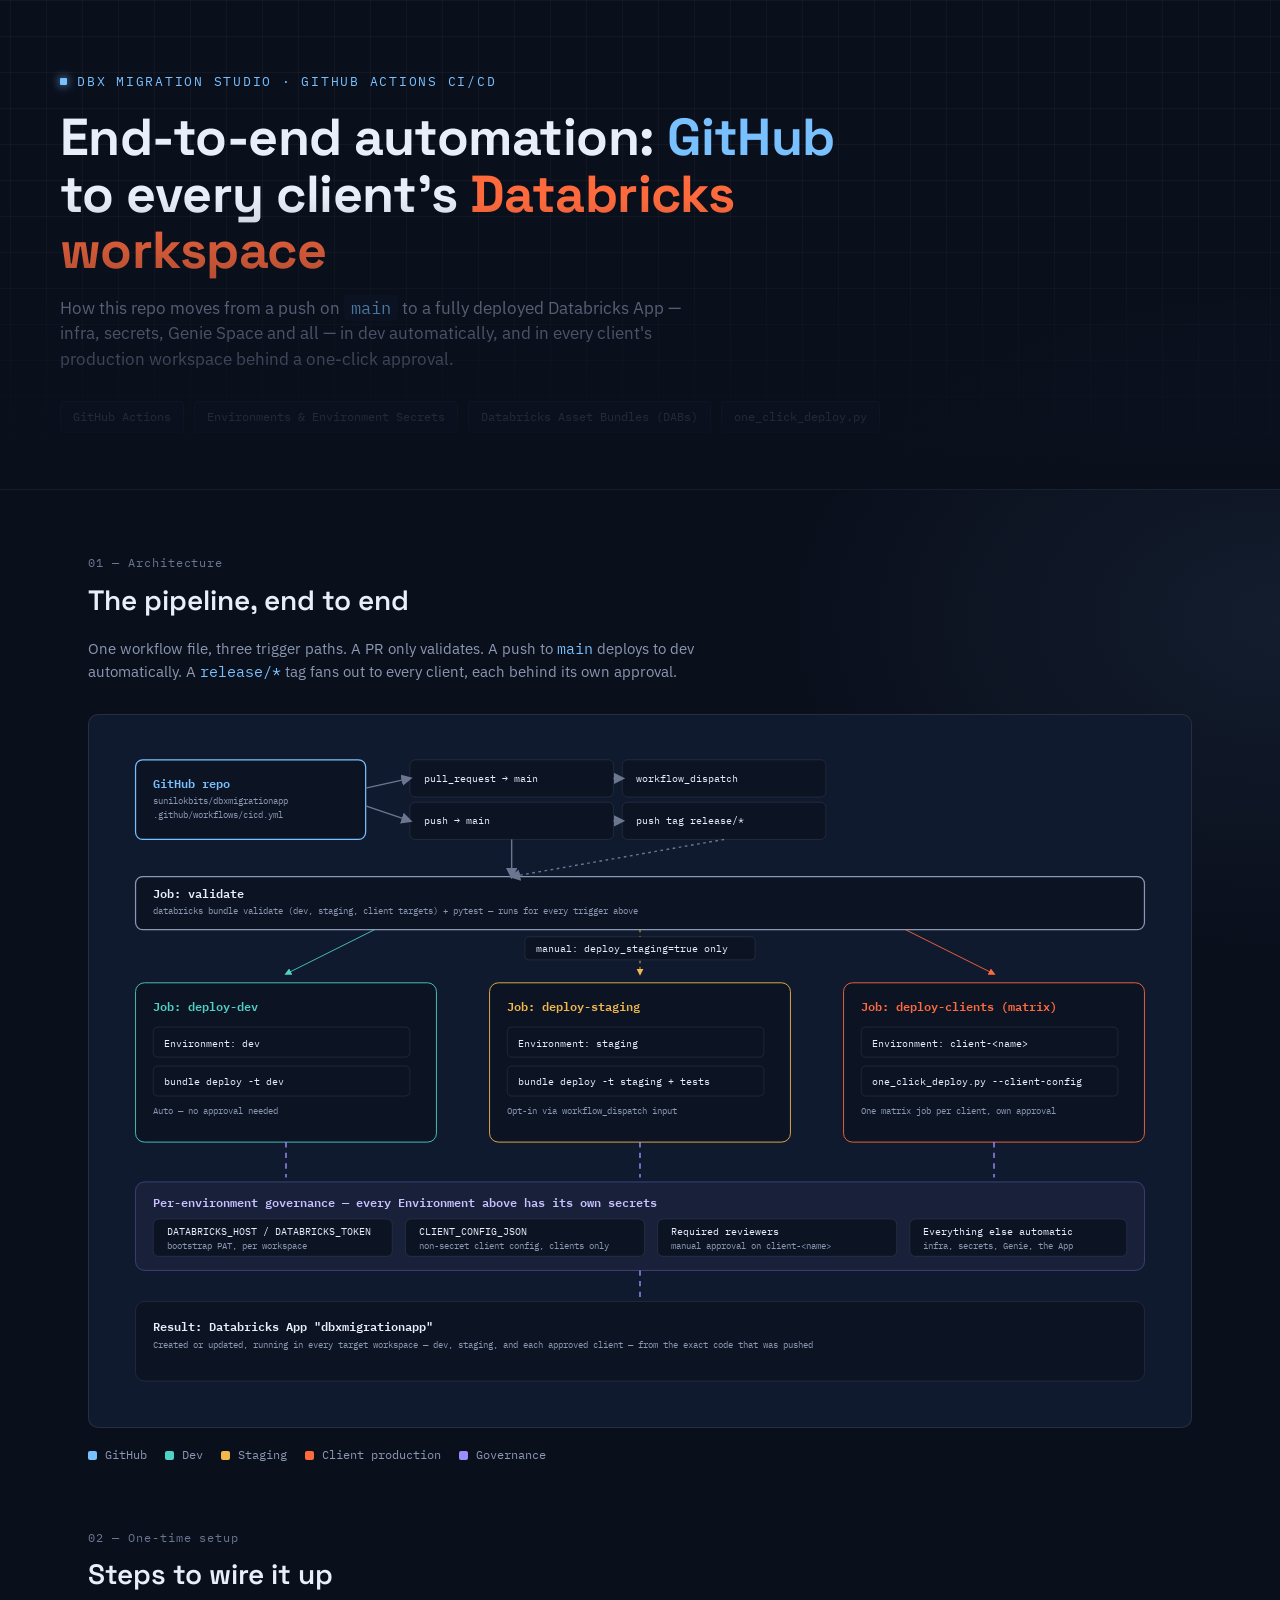
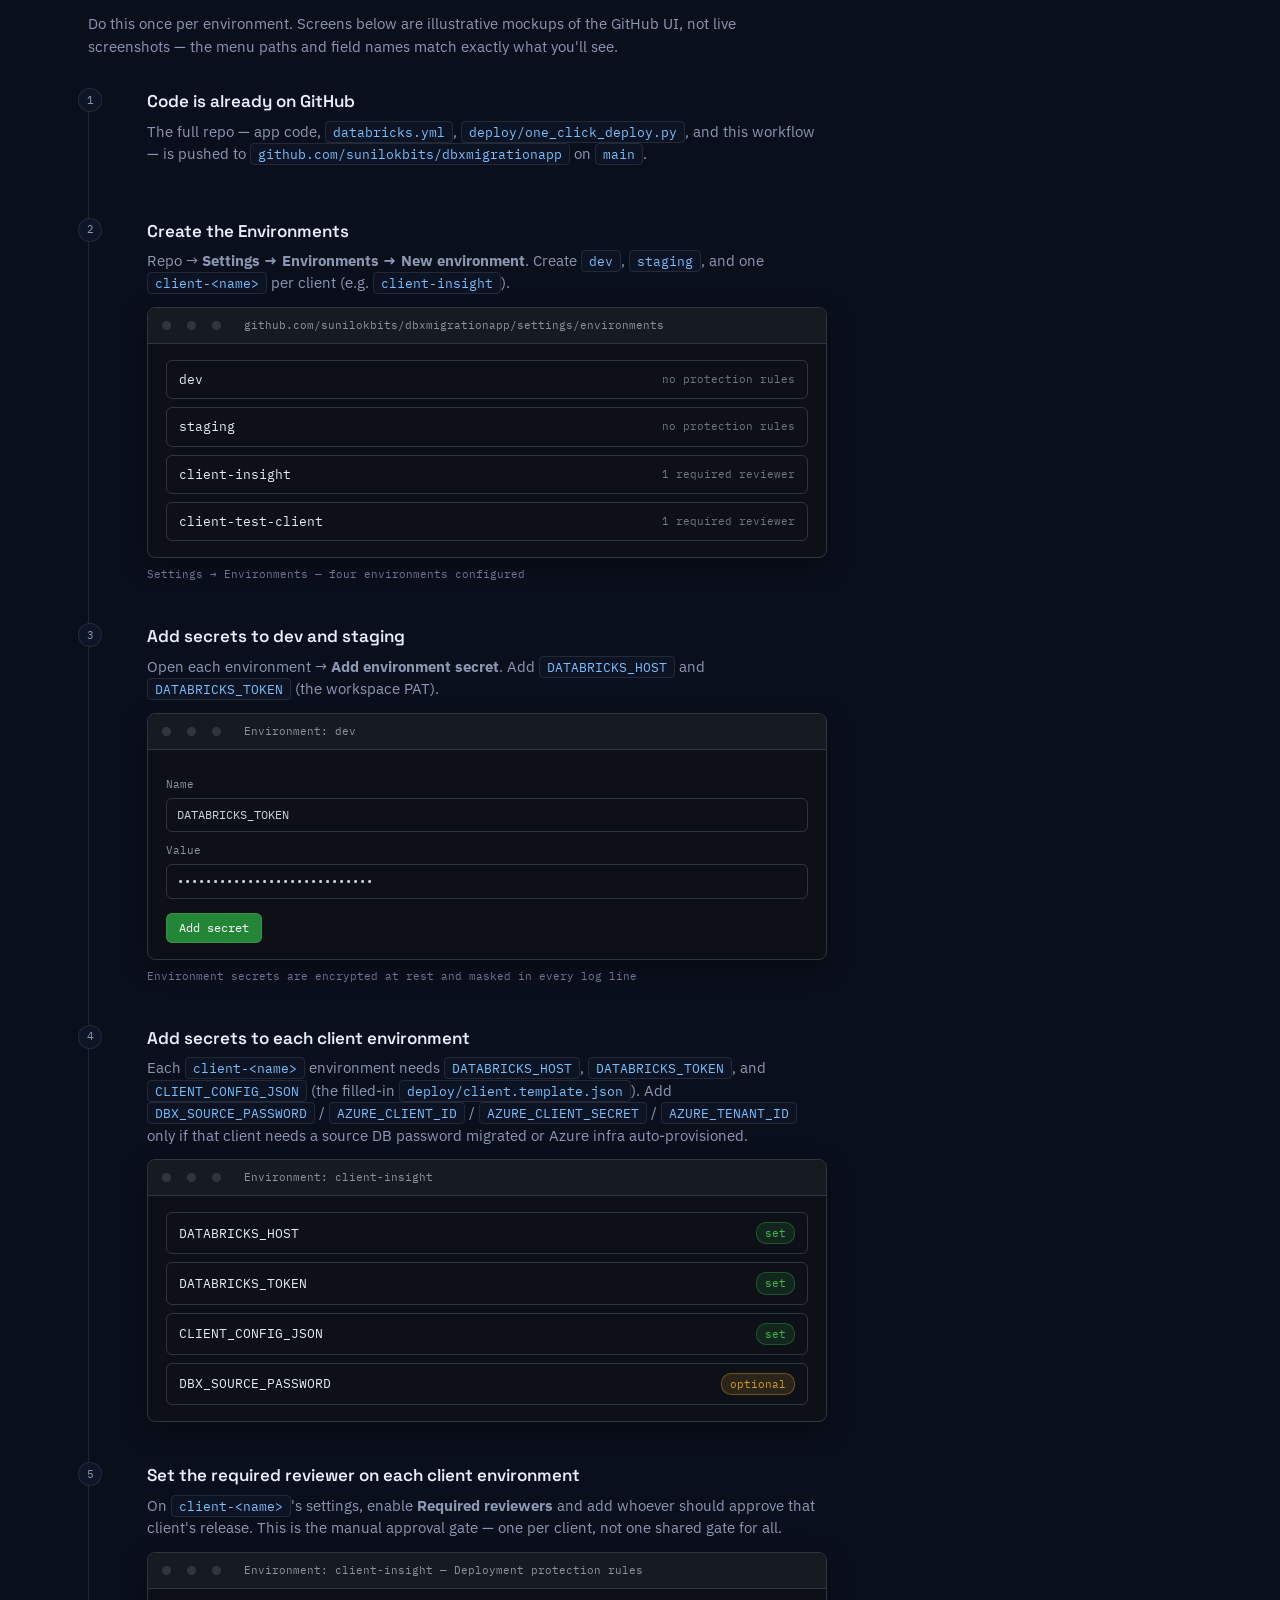
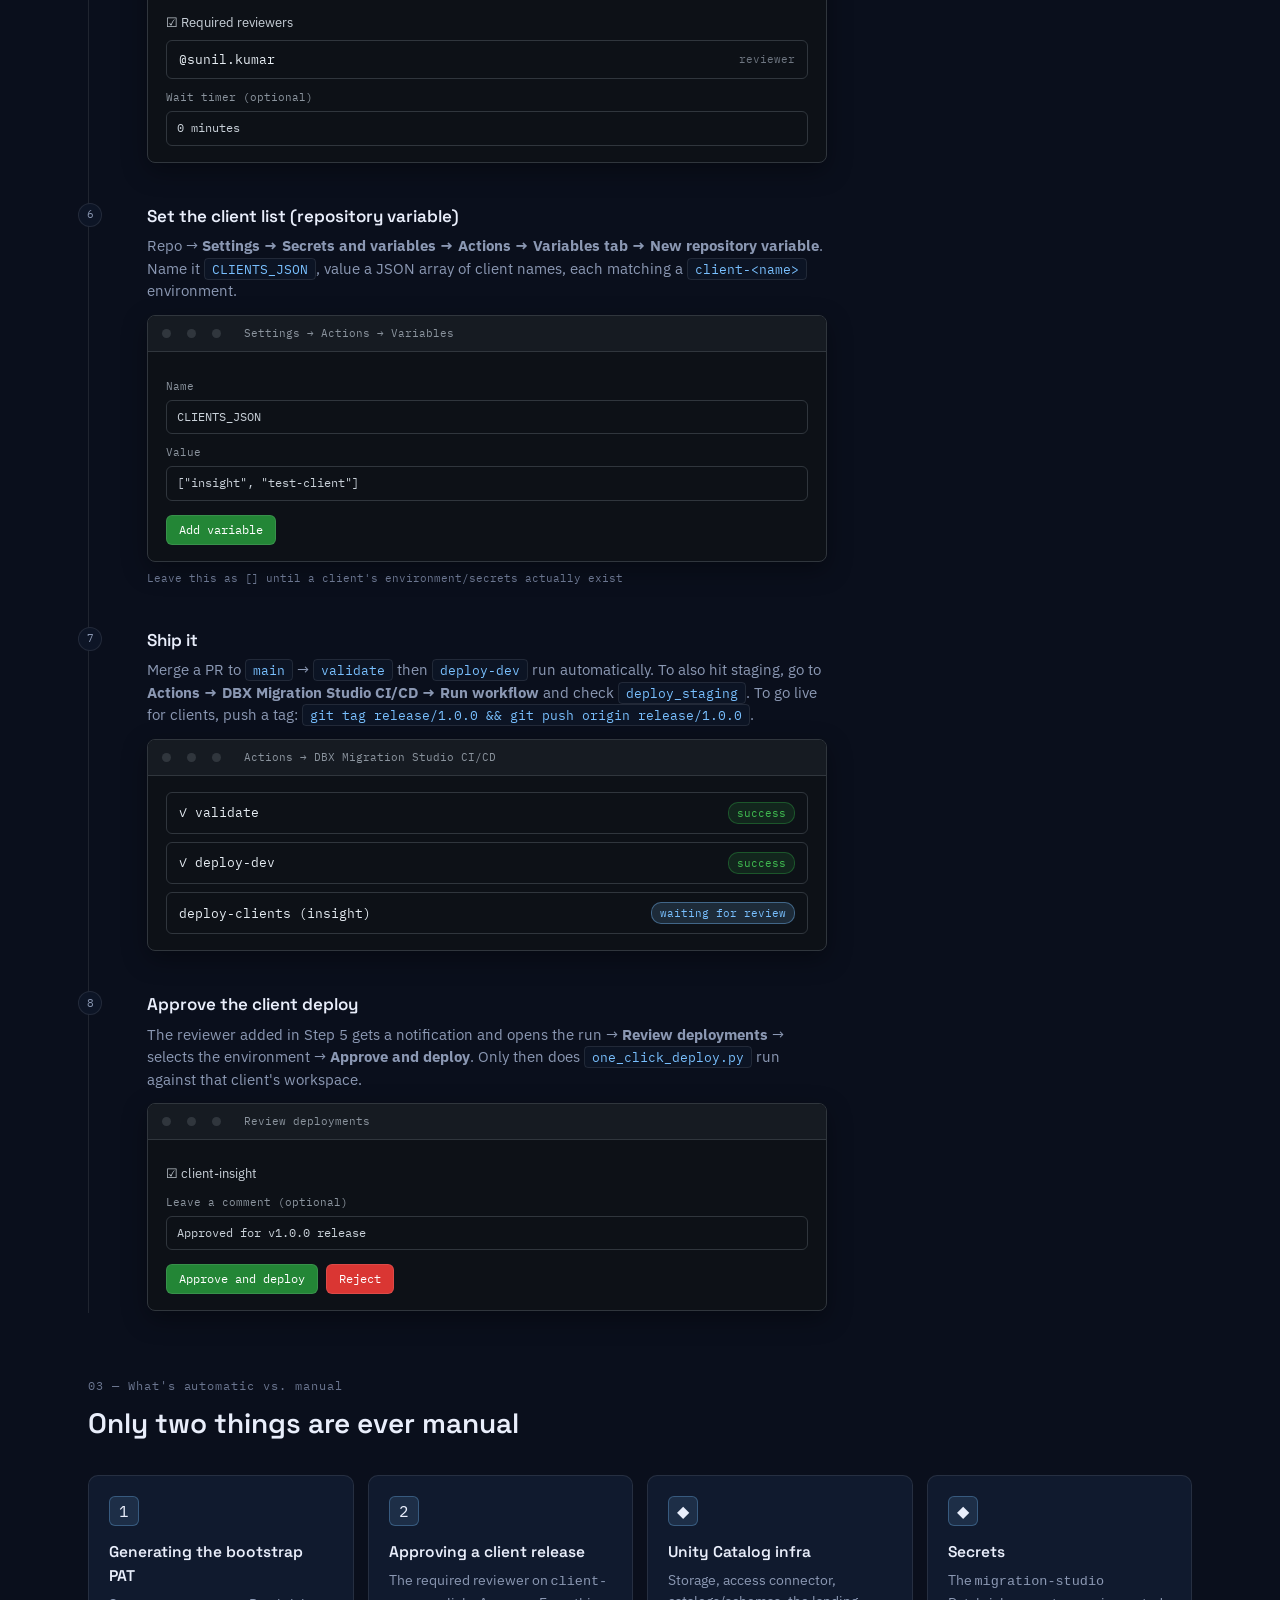
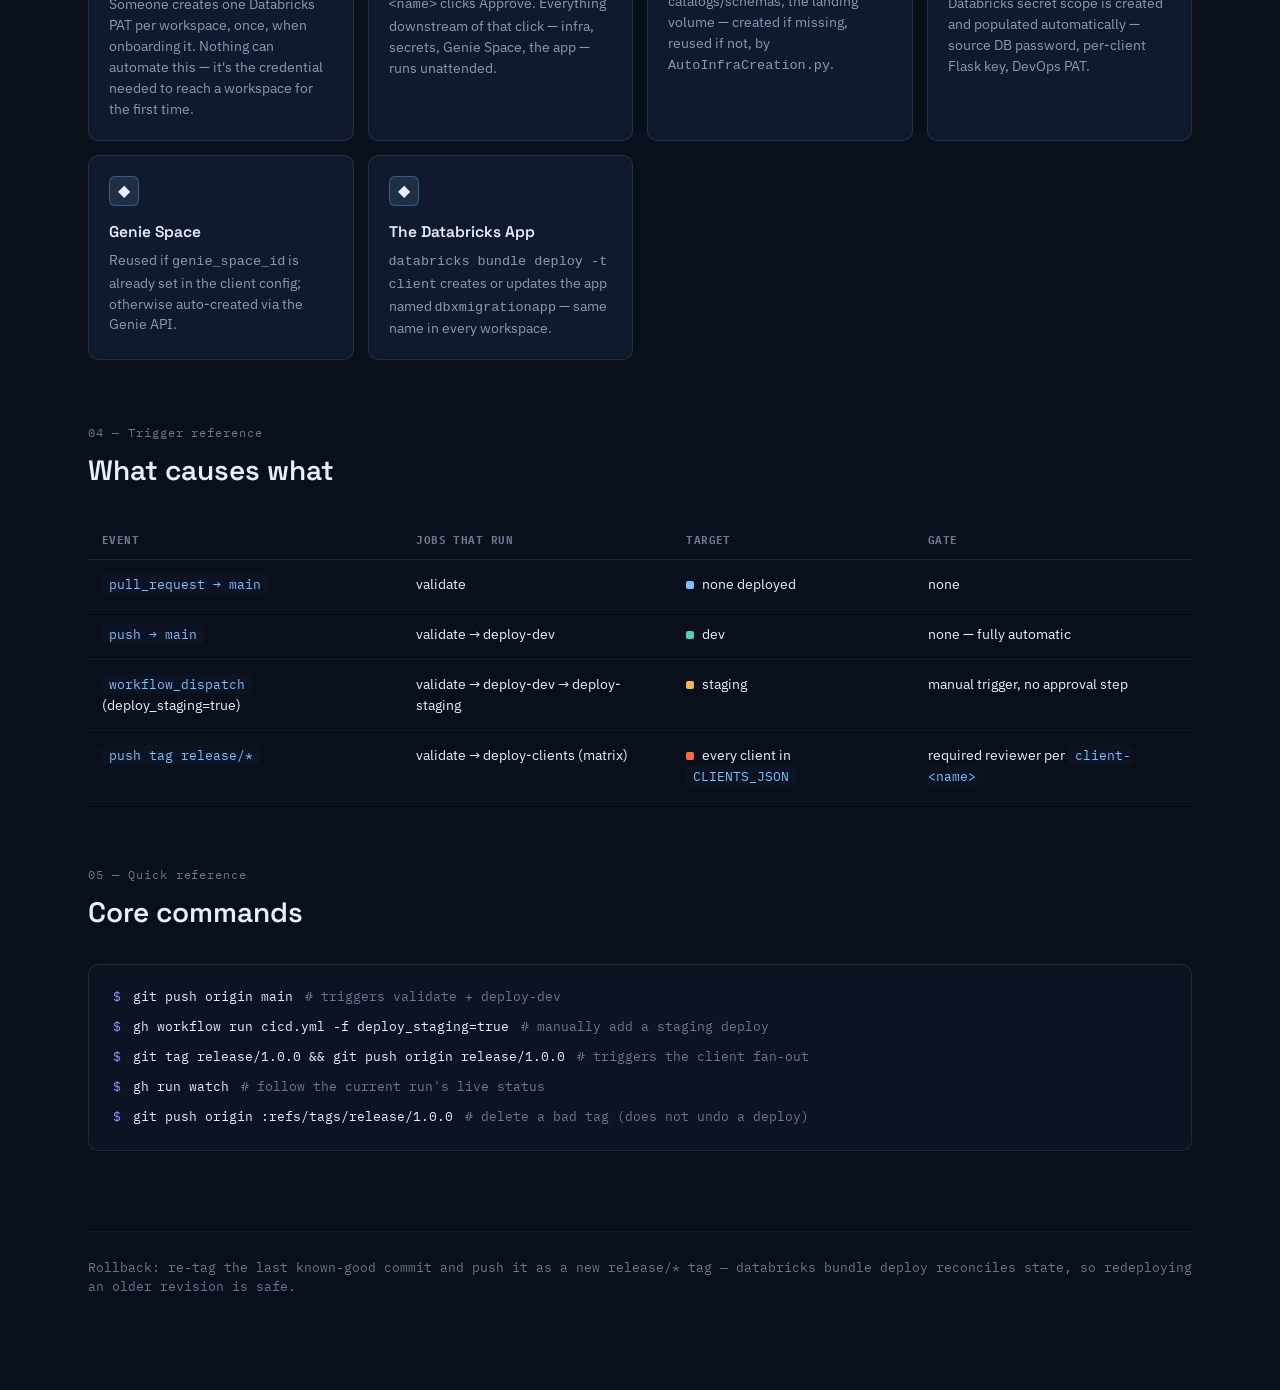
==== githubdoc.html @ 7347e843 "Add GitHub Actions CI/CD alongside Azure DevOps; fix release-tag skip bug Adds .github/workflows/cic" ====
<!DOCTYPE html>
<html lang="en">
<head>
<meta charset="UTF-8">
<meta name="viewport" content="width=device-width, initial-scale=1.0">
<title>DBX Migration Studio — GitHub Actions CI/CD Guide</title>
<link rel="preconnect" href="https://fonts.googleapis.com">
<link href="https://fonts.googleapis.com/css2?family=Space+Grotesk:wght@400;500;600;700&family=IBM+Plex+Sans:wght@400;500;600&family=IBM+Plex+Mono:wght@400;500;600&display=swap" rel="stylesheet">
<style>
  :root{
    --bg:#0a0f1c;
    --bg-2:#0d1526;
    --panel:#101a2e;
    --panel-2:#0c1424;
    --border:rgba(255,255,255,0.09);
    --border-soft:rgba(255,255,255,0.05);
    --ink:#e9eefb;
    --muted:#8b98b3;
    --muted-2:#6b7690;
    --dev:#4fd1c5;
    --staging:#f2b84b;
    --client:#ff6a3d;
    --gov:#9d8cff;
    --gh:#79c0ff;
    --font-display:'Space Grotesk', sans-serif;
    --font-body:'IBM Plex Sans', sans-serif;
    --font-mono:'IBM Plex Mono', monospace;
  }

  *{box-sizing:border-box;}
  html,body{margin:0;padding:0;}
  body{
    background:
      radial-gradient(ellipse 900px 500px at 15% -10%, rgba(255,106,61,0.08), transparent 60%),
      radial-gradient(ellipse 900px 600px at 100% 10%, rgba(121,192,255,0.08), transparent 55%),
      var(--bg);
    color:var(--ink);
    font-family:var(--font-body);
    line-height:1.55;
    -webkit-font-smoothing:antialiased;
  }

  .wrap{max-width:1160px;margin:0 auto;padding:0 28px 100px;}

  /* ---------- HERO ---------- */
  .hero{
    position:relative;
    padding:72px 28px 56px;
    background-image:
      linear-gradient(rgba(255,255,255,0.035) 1px, transparent 1px),
      linear-gradient(90deg, rgba(255,255,255,0.035) 1px, transparent 1px);
    background-size:36px 36px;
    background-position:center top;
    border-bottom:1px solid var(--border-soft);
    overflow:hidden;
  }
  .hero::after{
    content:"";
    position:absolute; inset:0;
    background:linear-gradient(180deg, transparent 40%, var(--bg) 96%);
    pointer-events:none;
  }
  .hero-inner{max-width:1160px;margin:0 auto;position:relative;}
  .eyebrow{
    font-family:var(--font-mono);
    font-size:12.5px;
    letter-spacing:0.14em;
    text-transform:uppercase;
    color:var(--gh);
    display:flex;
    align-items:center;
    gap:10px;
    margin-bottom:18px;
  }
  .eyebrow::before{
    content:"";
    width:7px;height:7px;border-radius:1px;
    background:var(--gh);
    box-shadow:0 0 10px var(--gh);
  }
  h1{
    font-family:var(--font-display);
    font-weight:700;
    font-size:clamp(32px, 4.4vw, 52px);
    line-height:1.08;
    margin:0 0 18px;
    letter-spacing:-0.01em;
    max-width:820px;
  }
  h1 span{color:var(--client);}
  .hero p.sub{
    max-width:660px;
    color:var(--muted);
    font-size:16.5px;
    margin:0;
  }
  .hero-tags{
    display:flex;flex-wrap:wrap;gap:10px;
    margin-top:28px;
  }
  .tag{
    font-family:var(--font-mono);
    font-size:12px;
    color:var(--muted);
    border:1px solid var(--border);
    background:var(--panel-2);
    padding:6px 12px;
    border-radius:5px;
  }

  /* ---------- SECTION SHELL ---------- */
  section{padding:64px 0 0;}
  .section-head{margin-bottom:30px;}
  .section-num{
    font-family:var(--font-mono);
    font-size:12px;
    color:var(--muted-2);
    letter-spacing:0.08em;
  }
  h2{
    font-family:var(--font-display);
    font-size:28px;
    font-weight:600;
    margin:6px 0 10px;
  }
  .section-desc{color:var(--muted);max-width:680px;font-size:15px;}

  /* ---------- DIAGRAM ---------- */
  .diagram-card{
    background:var(--panel);
    border:1px solid var(--border);
    border-radius:10px;
    padding:20px;
    overflow-x:auto;
  }
  .diagram-card svg{display:block;min-width:900px;width:100%;height:auto;}
  .diagram text{font-family:var(--font-mono);fill:var(--ink);}
  .diagram .label-title{font-size:13.5px;font-weight:600;}
  .diagram .label-sub{font-size:10.5px;fill:var(--muted);}
  .diagram .box{fill:var(--panel-2);stroke:var(--border);stroke-width:1;}
  .diagram .box-strong{fill:var(--panel-2);stroke-width:1.4;}
  .diagram .band{fill:rgba(157,140,255,0.06);stroke:rgba(157,140,255,0.35);stroke-width:1;}
  .diagram .chip{fill:#0c1424;stroke:var(--border);stroke-width:1;}
  .diagram .chip-text{font-size:11px;fill:var(--ink);}
  .diagram .flow{
    fill:none;stroke:var(--muted-2);stroke-width:1.6;
    marker-end:url(#arrow);
  }
  .diagram .flow-dev{stroke:var(--dev);marker-end:url(#arrow-dev);}
  .diagram .flow-staging{stroke:var(--staging);marker-end:url(#arrow-staging);}
  .diagram .flow-client{stroke:var(--client);marker-end:url(#arrow-client);}
  .diagram .spine{
    fill:none;stroke:var(--gov);stroke-width:1.6;stroke-dasharray:6 6;
    animation:flow 1.6s linear infinite;
  }
  @keyframes flow{ to{ stroke-dashoffset:-24; } }
  @media (prefers-reduced-motion: reduce){
    .diagram .spine{animation:none;}
  }

  .legend{
    display:flex;flex-wrap:wrap;gap:18px;
    margin-top:18px;
    font-family:var(--font-mono);
    font-size:12px;
    color:var(--muted);
  }
  .legend span{display:inline-flex;align-items:center;gap:8px;}
  .legend i{width:9px;height:9px;border-radius:2px;display:inline-block;}

  /* ---------- STEPS ---------- */
  .steps{
    position:relative;
    margin-top:8px;
    padding-left:38px;
    border-left:1px solid var(--border);
  }
  .step{
    position:relative;
    padding:0 0 40px 20px;
  }
  .step:last-child{padding-bottom:2px;}
  .step::before{
    content:attr(data-n);
    position:absolute;
    left:-49px;
    top:0;
    width:22px;height:22px;
    border-radius:50%;
    background:var(--bg-2);
    border:1px solid var(--border);
    color:var(--muted);
    font-family:var(--font-mono);
    font-size:11px;
    display:flex;align-items:center;justify-content:center;
  }
  .step h3{
    font-family:var(--font-display);
    font-size:17px;
    font-weight:600;
    margin:0 0 6px;
  }
  .step p{margin:0 0 12px;color:var(--muted);font-size:14.5px;max-width:680px;}
  .step code.inline{
    font-family:var(--font-mono);
    font-size:12.5px;
    background:var(--panel-2);
    border:1px solid var(--border);
    padding:2px 7px;
    border-radius:4px;
    color:var(--gh);
  }

  /* ---------- MOCKUP (illustrative "screenshot") ---------- */
  .mockup{
    background:#0d1117;
    border:1px solid #30363d;
    border-radius:8px;
    overflow:hidden;
    max-width:680px;
    font-family:var(--font-body);
    box-shadow:0 8px 24px rgba(0,0,0,0.35);
  }
  .mockup-bar{
    background:#161b22;
    border-bottom:1px solid #30363d;
    padding:9px 14px;
    display:flex;
    align-items:center;
    gap:8px;
    font-family:var(--font-mono);
    font-size:11px;
    color:#8b949e;
  }
  .mockup-bar .dot{width:9px;height:9px;border-radius:50%;background:#30363d;}
  .mockup-body{padding:16px 18px;font-size:13px;color:#c9d1d9;}
  .mockup-row{
    display:flex;justify-content:space-between;align-items:center;
    padding:9px 12px;border:1px solid #30363d;border-radius:6px;margin-bottom:8px;
    background:#0d1117;
  }
  .mockup-row:last-child{margin-bottom:0;}
  .mockup-row .name{font-family:var(--font-mono);font-size:12.5px;color:#e6edf3;}
  .mockup-row .meta{font-family:var(--font-mono);font-size:11px;color:#6e7681;}
  .mockup-btn{
    display:inline-block;font-family:var(--font-mono);font-size:11.5px;
    background:#238636;color:#fff;padding:5px 12px;border-radius:6px;border:1px solid rgba(240,246,252,0.1);
  }
  .mockup-btn.secondary{background:#21262d;color:#c9d1d9;}
  .mockup-btn.danger{background:#da3633;color:#fff;}
  .mockup-input{
    font-family:var(--font-mono);font-size:12px;color:#c9d1d9;
    background:#0d1117;border:1px solid #30363d;border-radius:6px;
    padding:7px 10px;width:100%;margin-top:5px;
  }
  .mockup-label{font-family:var(--font-mono);font-size:11px;color:#8b949e;margin-top:10px;display:block;}
  .mockup-check{display:flex;align-items:center;gap:8px;font-size:12.5px;color:#c9d1d9;margin-top:8px;}
  .mockup-badge{
    font-family:var(--font-mono);font-size:10.5px;padding:2px 8px;border-radius:10px;
  }
  .mockup-badge.success{background:rgba(46,160,67,0.15);color:#3fb950;border:1px solid rgba(46,160,67,0.4);}
  .mockup-badge.pending{background:rgba(210,153,34,0.15);color:#d29922;border:1px solid rgba(210,153,34,0.4);}
  .mockup-badge.wait{background:rgba(121,192,255,0.15);color:#79c0ff;border:1px solid rgba(121,192,255,0.4);}
  .step-caption{
    font-family:var(--font-mono);font-size:11px;color:var(--muted-2);
    margin-top:8px;
  }

  /* ---------- GOVERNANCE GRID ---------- */
  .grid{
    display:grid;
    grid-template-columns:repeat(auto-fit, minmax(250px, 1fr));
    gap:14px;
  }
  .gcard{
    background:var(--panel);
    border:1px solid var(--border);
    border-radius:10px;
    padding:20px;
  }
  .gcard .gi{
    width:30px;height:30px;
    border-radius:6px;
    background:rgba(121,192,255,0.12);
    border:1px solid rgba(121,192,255,0.3);
    display:flex;align-items:center;justify-content:center;
    margin-bottom:14px;
  }
  .gcard h4{
    font-family:var(--font-display);
    font-size:15.5px;
    margin:0 0 6px;
    font-weight:600;
  }
  .gcard p{margin:0;color:var(--muted);font-size:13.5px;}

  /* ---------- TABLE ---------- */
  .ref-table{
    width:100%;
    border-collapse:collapse;
    font-size:13.5px;
    margin-top:6px;
  }
  .ref-table th{
    text-align:left;
    font-family:var(--font-mono);
    font-size:11px;
    letter-spacing:0.04em;
    text-transform:uppercase;
    color:var(--muted-2);
    padding:10px 14px;
    border-bottom:1px solid var(--border);
  }
  .ref-table td{
    padding:14px;
    border-bottom:1px solid var(--border-soft);
    color:var(--ink);
    vertical-align:top;
  }
  .ref-table code{
    font-family:var(--font-mono);
    font-size:12.5px;
    color:var(--gh);
    background:var(--panel-2);
    padding:2px 7px;
    border-radius:4px;
  }
  .dot{display:inline-block;width:8px;height:8px;border-radius:2px;margin-right:8px;}

  /* ---------- COMMAND REFERENCE ---------- */
  .cmd-card{
    background:var(--panel-2);
    border:1px solid var(--border);
    border-radius:10px;
    padding:22px 24px;
    font-family:var(--font-mono);
    font-size:13px;
    color:var(--muted);
  }
  .cmd-card .line{margin-bottom:10px;display:flex;gap:12px;}
  .cmd-card .line:last-child{margin-bottom:0;}
  .cmd-card .prompt{color:var(--gov);}
  .cmd-card .cmd{color:var(--ink);}
  .cmd-card .comment{color:var(--muted-2);}

  footer{
    margin-top:80px;
    padding-top:26px;
    border-top:1px solid var(--border-soft);
    color:var(--muted-2);
    font-size:12.5px;
    font-family:var(--font-mono);
  }
</style>
</head>
<body>

  <div class="hero">
    <div class="hero-inner">
      <div class="eyebrow">DBX Migration Studio · GitHub Actions CI/CD</div>
      <h1>End-to-end automation: <span style="color:var(--gh)">GitHub</span> to every client's <span>Databricks workspace</span></h1>
      <p class="sub">How this repo moves from a push on <code style="font-family:var(--font-mono);color:var(--gh);background:var(--panel-2);padding:2px 7px;border-radius:4px;">main</code> to a fully deployed Databricks App — infra, secrets, Genie Space and all — in dev automatically, and in every client's production workspace behind a one-click approval.</p>
      <div class="hero-tags">
        <span class="tag">GitHub Actions</span>
        <span class="tag">Environments &amp; Environment Secrets</span>
        <span class="tag">Databricks Asset Bundles (DABs)</span>
        <span class="tag">one_click_deploy.py</span>
      </div>
    </div>
  </div>

  <div class="wrap">

    <!-- ============ DIAGRAM ============ -->
    <section>
      <div class="section-head">
        <div class="section-num">01 — Architecture</div>
        <h2>The pipeline, end to end</h2>
        <p class="section-desc">One workflow file, three trigger paths. A PR only validates. A push to <code style="font-family:var(--font-mono);color:var(--gh);">main</code> deploys to dev automatically. A <code style="font-family:var(--font-mono);color:var(--gh);">release/*</code> tag fans out to every client, each behind its own approval.</p>
      </div>

      <div class="diagram-card">
        <svg class="diagram" viewBox="0 0 1200 760" xmlns="http://www.w3.org/2000/svg">
          <defs>
            <marker id="arrow" markerWidth="8" markerHeight="8" refX="6" refY="4" orient="auto">
              <path d="M0,0 L8,4 L0,8 Z" fill="#6b7690"/>
            </marker>
            <marker id="arrow-dev" markerWidth="8" markerHeight="8" refX="6" refY="4" orient="auto">
              <path d="M0,0 L8,4 L0,8 Z" fill="#4fd1c5"/>
            </marker>
            <marker id="arrow-staging" markerWidth="8" markerHeight="8" refX="6" refY="4" orient="auto">
              <path d="M0,0 L8,4 L0,8 Z" fill="#f2b84b"/>
            </marker>
            <marker id="arrow-client" markerWidth="8" markerHeight="8" refX="6" refY="4" orient="auto">
              <path d="M0,0 L8,4 L0,8 Z" fill="#ff6a3d"/>
            </marker>
          </defs>

          <!-- Row 1: repo + triggers -->
          <rect class="box box-strong" x="30" y="28" width="260" height="90" rx="8" style="stroke:#79c0ff"/>
          <text class="label-title" x="50" y="60" style="fill:#79c0ff">GitHub repo</text>
          <text class="label-sub" x="50" y="78">sunilokbits/dbxmigrationapp</text>
          <text class="label-sub" x="50" y="94">.github/workflows/cicd.yml</text>

          <rect class="box" x="340" y="28" width="230" height="42" rx="6"/>
          <text class="chip-text" x="356" y="53">pull_request → main</text>
          <rect class="box" x="340" y="76" width="230" height="42" rx="6"/>
          <text class="chip-text" x="356" y="101">push → main</text>
          <rect class="box" x="580" y="28" width="230" height="42" rx="6"/>
          <text class="chip-text" x="596" y="53">workflow_dispatch</text>
          <rect class="box" x="580" y="76" width="230" height="42" rx="6"/>
          <text class="chip-text" x="596" y="101">push tag release/*</text>

          <path class="flow" d="M290,60 L340,49"/>
          <path class="flow" d="M290,80 L340,97"/>
          <path class="flow" d="M570,49 L580,49"/>
          <path class="flow" d="M570,97 L580,97"/>

          <!-- Row 2: validate -->
          <rect class="box box-strong" x="30" y="160" width="1140" height="60" rx="8" style="stroke:#8b98b3"/>
          <text class="label-title" x="50" y="184">Job: validate</text>
          <text class="label-sub" x="50" y="202">databricks bundle validate (dev, staging, client targets) + pytest — runs for every trigger above</text>

          <path class="flow" d="M455,118 L455,160"/>
          <path class="flow" d="M695,118 L455,160" style="stroke-dasharray:3 4"/>

          <!-- Row 3: fan out -->
          <path class="flow-dev" d="M300,220 L200,270"/>
          <path class="flow-staging" d="M600,220 L600,270" style="stroke-dasharray:3 4"/>
          <path class="flow-client" d="M900,220 L1000,270"/>

          <rect class="chip" x="470" y="228" width="260" height="26" rx="4"/>
          <text class="chip-text" x="482" y="245">manual: deploy_staging=true only</text>

          <!-- Row 4: jobs -->
          <rect class="box" x="30" y="280" width="340" height="180" rx="10" style="stroke:#4fd1c5"/>
          <text class="label-title" x="50" y="312" style="fill:#4fd1c5">Job: deploy-dev</text>
          <rect class="chip" x="50" y="330" width="290" height="34" rx="5"/>
          <text class="chip-text" x="62" y="352">Environment: dev</text>
          <rect class="chip" x="50" y="374" width="290" height="34" rx="5"/>
          <text class="chip-text" x="62" y="396">bundle deploy -t dev</text>
          <text class="label-sub" x="50" y="428">Auto — no approval needed</text>

          <rect class="box" x="430" y="280" width="340" height="180" rx="10" style="stroke:#f2b84b"/>
          <text class="label-title" x="450" y="312" style="fill:#f2b84b">Job: deploy-staging</text>
          <rect class="chip" x="450" y="330" width="290" height="34" rx="5"/>
          <text class="chip-text" x="462" y="352">Environment: staging</text>
          <rect class="chip" x="450" y="374" width="290" height="34" rx="5"/>
          <text class="chip-text" x="462" y="396">bundle deploy -t staging + tests</text>
          <text class="label-sub" x="450" y="428">Opt-in via workflow_dispatch input</text>

          <rect class="box" x="830" y="280" width="340" height="180" rx="10" style="stroke:#ff6a3d"/>
          <text class="label-title" x="850" y="312" style="fill:#ff6a3d">Job: deploy-clients (matrix)</text>
          <rect class="chip" x="850" y="330" width="290" height="34" rx="5"/>
          <text class="chip-text" x="862" y="352">Environment: client-&lt;name&gt;</text>
          <rect class="chip" x="850" y="374" width="290" height="34" rx="5"/>
          <text class="chip-text" x="862" y="396">one_click_deploy.py --client-config</text>
          <text class="label-sub" x="850" y="428">One matrix job per client, own approval</text>

          <!-- connectors to governance -->
          <path class="spine" d="M200,460 L200,500"/>
          <path class="spine" d="M600,460 L600,500"/>
          <path class="spine" d="M1000,460 L1000,500"/>

          <!-- Row 5: governance -->
          <rect class="band" x="30" y="505" width="1140" height="100" rx="10"/>
          <text class="label-title" x="50" y="533" style="fill:#c9c1ff">Per-environment governance — every Environment above has its own secrets</text>
          <rect class="chip" x="50" y="547" width="270" height="42" rx="6"/>
          <text class="chip-text" x="65" y="565">DATABRICKS_HOST / DATABRICKS_TOKEN</text>
          <text class="label-sub" x="65" y="581">bootstrap PAT, per workspace</text>
          <rect class="chip" x="335" y="547" width="270" height="42" rx="6"/>
          <text class="chip-text" x="350" y="565">CLIENT_CONFIG_JSON</text>
          <text class="label-sub" x="350" y="581">non-secret client config, clients only</text>
          <rect class="chip" x="620" y="547" width="270" height="42" rx="6"/>
          <text class="chip-text" x="635" y="565">Required reviewers</text>
          <text class="label-sub" x="635" y="581">manual approval on client-&lt;name&gt;</text>
          <rect class="chip" x="905" y="547" width="245" height="42" rx="6"/>
          <text class="chip-text" x="920" y="565">Everything else automatic</text>
          <text class="label-sub" x="920" y="581">infra, secrets, Genie, the App</text>

          <path class="spine" d="M600,605 L600,635"/>

          <!-- Row 6: outcome -->
          <rect class="box" x="30" y="640" width="1140" height="90" rx="10"/>
          <text class="label-title" x="50" y="673">Result: Databricks App "dbxmigrationapp"</text>
          <text class="label-sub" x="50" y="693">Created or updated, running in every target workspace — dev, staging, and each approved client — from the exact code that was pushed</text>
        </svg>
      </div>

      <div class="legend">
        <span><i style="background:#79c0ff"></i>GitHub</span>
        <span><i style="background:#4fd1c5"></i>Dev</span>
        <span><i style="background:#f2b84b"></i>Staging</span>
        <span><i style="background:#ff6a3d"></i>Client production</span>
        <span><i style="background:#9d8cff"></i>Governance</span>
      </div>
    </section>

    <!-- ============ SETUP STEPS ============ -->
    <section>
      <div class="section-head">
        <div class="section-num">02 — One-time setup</div>
        <h2>Steps to wire it up</h2>
        <p class="section-desc">Do this once per environment. Screens below are illustrative mockups of the GitHub UI, not live screenshots — the menu paths and field names match exactly what you'll see.</p>
      </div>

      <div class="steps">
        <div class="step" data-n="1">
          <h3>Code is already on GitHub</h3>
          <p>The full repo — app code, <code class="inline">databricks.yml</code>, <code class="inline">deploy/one_click_deploy.py</code>, and this workflow — is pushed to <code class="inline">github.com/sunilokbits/dbxmigrationapp</code> on <code class="inline">main</code>.</p>
        </div>

        <div class="step" data-n="2">
          <h3>Create the Environments</h3>
          <p>Repo → <strong>Settings → Environments → New environment</strong>. Create <code class="inline">dev</code>, <code class="inline">staging</code>, and one <code class="inline">client-&lt;name&gt;</code> per client (e.g. <code class="inline">client-insight</code>).</p>
          <div class="mockup">
            <div class="mockup-bar"><span class="dot"></span><span class="dot"></span><span class="dot"></span>&nbsp;github.com/sunilokbits/dbxmigrationapp/settings/environments</div>
            <div class="mockup-body">
              <div class="mockup-row"><span class="name">dev</span><span class="meta">no protection rules</span></div>
              <div class="mockup-row"><span class="name">staging</span><span class="meta">no protection rules</span></div>
              <div class="mockup-row"><span class="name">client-insight</span><span class="meta">1 required reviewer</span></div>
              <div class="mockup-row"><span class="name">client-test-client</span><span class="meta">1 required reviewer</span></div>
            </div>
          </div>
          <div class="step-caption">Settings → Environments — four environments configured</div>
        </div>

        <div class="step" data-n="3">
          <h3>Add secrets to dev and staging</h3>
          <p>Open each environment → <strong>Add environment secret</strong>. Add <code class="inline">DATABRICKS_HOST</code> and <code class="inline">DATABRICKS_TOKEN</code> (the workspace PAT).</p>
          <div class="mockup">
            <div class="mockup-bar"><span class="dot"></span><span class="dot"></span><span class="dot"></span>&nbsp;Environment: dev</div>
            <div class="mockup-body">
              <span class="mockup-label">Name</span>
              <div class="mockup-input">DATABRICKS_TOKEN</div>
              <span class="mockup-label">Value</span>
              <div class="mockup-input">••••••••••••••••••••••••••••</div>
              <div style="margin-top:14px;"><span class="mockup-btn">Add secret</span></div>
            </div>
          </div>
          <div class="step-caption">Environment secrets are encrypted at rest and masked in every log line</div>
        </div>

        <div class="step" data-n="4">
          <h3>Add secrets to each client environment</h3>
          <p>Each <code class="inline">client-&lt;name&gt;</code> environment needs <code class="inline">DATABRICKS_HOST</code>, <code class="inline">DATABRICKS_TOKEN</code>, and <code class="inline">CLIENT_CONFIG_JSON</code> (the filled-in <code class="inline">deploy/client.template.json</code>). Add <code class="inline">DBX_SOURCE_PASSWORD</code> / <code class="inline">AZURE_CLIENT_ID</code> / <code class="inline">AZURE_CLIENT_SECRET</code> / <code class="inline">AZURE_TENANT_ID</code> only if that client needs a source DB password migrated or Azure infra auto-provisioned.</p>
          <div class="mockup">
            <div class="mockup-bar"><span class="dot"></span><span class="dot"></span><span class="dot"></span>&nbsp;Environment: client-insight</div>
            <div class="mockup-body">
              <div class="mockup-row"><span class="name">DATABRICKS_HOST</span><span class="mockup-badge success">set</span></div>
              <div class="mockup-row"><span class="name">DATABRICKS_TOKEN</span><span class="mockup-badge success">set</span></div>
              <div class="mockup-row"><span class="name">CLIENT_CONFIG_JSON</span><span class="mockup-badge success">set</span></div>
              <div class="mockup-row"><span class="name">DBX_SOURCE_PASSWORD</span><span class="mockup-badge pending">optional</span></div>
            </div>
          </div>
        </div>

        <div class="step" data-n="5">
          <h3>Set the required reviewer on each client environment</h3>
          <p>On <code class="inline">client-&lt;name&gt;</code>'s settings, enable <strong>Required reviewers</strong> and add whoever should approve that client's release. This is the manual approval gate — one per client, not one shared gate for all.</p>
          <div class="mockup">
            <div class="mockup-bar"><span class="dot"></span><span class="dot"></span><span class="dot"></span>&nbsp;Environment: client-insight — Deployment protection rules</div>
            <div class="mockup-body">
              <div class="mockup-check">☑ Required reviewers</div>
              <div class="mockup-row" style="margin-top:8px;"><span class="name">@sunil.kumar</span><span class="meta">reviewer</span></div>
              <span class="mockup-label">Wait timer (optional)</span>
              <div class="mockup-input">0 minutes</div>
            </div>
          </div>
        </div>

        <div class="step" data-n="6">
          <h3>Set the client list (repository variable)</h3>
          <p>Repo → <strong>Settings → Secrets and variables → Actions → Variables tab → New repository variable</strong>. Name it <code class="inline">CLIENTS_JSON</code>, value a JSON array of client names, each matching a <code class="inline">client-&lt;name&gt;</code> environment.</p>
          <div class="mockup">
            <div class="mockup-bar"><span class="dot"></span><span class="dot"></span><span class="dot"></span>&nbsp;Settings → Actions → Variables</div>
            <div class="mockup-body">
              <span class="mockup-label">Name</span>
              <div class="mockup-input">CLIENTS_JSON</div>
              <span class="mockup-label">Value</span>
              <div class="mockup-input">["insight", "test-client"]</div>
              <div style="margin-top:14px;"><span class="mockup-btn">Add variable</span></div>
            </div>
          </div>
          <div class="step-caption">Leave this as [] until a client's environment/secrets actually exist</div>
        </div>

        <div class="step" data-n="7">
          <h3>Ship it</h3>
          <p>Merge a PR to <code class="inline">main</code> → <code class="inline">validate</code> then <code class="inline">deploy-dev</code> run automatically. To also hit staging, go to <strong>Actions → DBX Migration Studio CI/CD → Run workflow</strong> and check <code class="inline">deploy_staging</code>. To go live for clients, push a tag: <code class="inline">git tag release/1.0.0 &amp;&amp; git push origin release/1.0.0</code>.</p>
          <div class="mockup">
            <div class="mockup-bar"><span class="dot"></span><span class="dot"></span><span class="dot"></span>&nbsp;Actions → DBX Migration Studio CI/CD</div>
            <div class="mockup-body">
              <div class="mockup-row"><span class="name">✓ validate</span><span class="mockup-badge success">success</span></div>
              <div class="mockup-row"><span class="name">✓ deploy-dev</span><span class="mockup-badge success">success</span></div>
              <div class="mockup-row"><span class="name">deploy-clients (insight)</span><span class="mockup-badge wait">waiting for review</span></div>
            </div>
          </div>
        </div>

        <div class="step" data-n="8">
          <h3>Approve the client deploy</h3>
          <p>The reviewer added in Step 5 gets a notification and opens the run → <strong>Review deployments</strong> → selects the environment → <strong>Approve and deploy</strong>. Only then does <code class="inline">one_click_deploy.py</code> run against that client's workspace.</p>
          <div class="mockup">
            <div class="mockup-bar"><span class="dot"></span><span class="dot"></span><span class="dot"></span>&nbsp;Review deployments</div>
            <div class="mockup-body">
              <div class="mockup-check">☑ client-insight</div>
              <span class="mockup-label">Leave a comment (optional)</span>
              <div class="mockup-input">Approved for v1.0.0 release</div>
              <div style="margin-top:14px;display:flex;gap:8px;">
                <span class="mockup-btn">Approve and deploy</span>
                <span class="mockup-btn danger">Reject</span>
              </div>
            </div>
          </div>
        </div>
      </div>
    </section>

    <!-- ============ GOVERNANCE ============ -->
    <section>
      <div class="section-head">
        <div class="section-num">03 — What's automatic vs. manual</div>
        <h2>Only two things are ever manual</h2>
      </div>
      <div class="grid">
        <div class="gcard">
          <div class="gi">1</div>
          <h4>Generating the bootstrap PAT</h4>
          <p>Someone creates one Databricks PAT per workspace, once, when onboarding it. Nothing can automate this — it's the credential needed to reach a workspace for the first time.</p>
        </div>
        <div class="gcard">
          <div class="gi">2</div>
          <h4>Approving a client release</h4>
          <p>The required reviewer on <code class="inline" style="color:inherit">client-&lt;name&gt;</code> clicks Approve. Everything downstream of that click — infra, secrets, Genie Space, the app — runs unattended.</p>
        </div>
        <div class="gcard">
          <div class="gi">◆</div>
          <h4>Unity Catalog infra</h4>
          <p>Storage, access connector, catalogs/schemas, the landing volume — created if missing, reused if not, by <code class="inline" style="color:inherit">AutoInfraCreation.py</code>.</p>
        </div>
        <div class="gcard">
          <div class="gi">◆</div>
          <h4>Secrets</h4>
          <p>The <code class="inline" style="color:inherit">migration-studio</code> Databricks secret scope is created and populated automatically — source DB password, per-client Flask key, DevOps PAT.</p>
        </div>
        <div class="gcard">
          <div class="gi">◆</div>
          <h4>Genie Space</h4>
          <p>Reused if <code class="inline" style="color:inherit">genie_space_id</code> is already set in the client config; otherwise auto-created via the Genie API.</p>
        </div>
        <div class="gcard">
          <div class="gi">◆</div>
          <h4>The Databricks App</h4>
          <p><code class="inline" style="color:inherit">databricks bundle deploy -t client</code> creates or updates the app named <code class="inline" style="color:inherit">dbxmigrationapp</code> — same name in every workspace.</p>
        </div>
      </div>
    </section>

    <!-- ============ TRIGGER TABLE ============ -->
    <section>
      <div class="section-head">
        <div class="section-num">04 — Trigger reference</div>
        <h2>What causes what</h2>
      </div>
      <table class="ref-table">
        <tr>
          <th>Event</th>
          <th>Jobs that run</th>
          <th>Target</th>
          <th>Gate</th>
        </tr>
        <tr>
          <td><code>pull_request → main</code></td>
          <td>validate</td>
          <td><span class="dot" style="background:#79c0ff"></span>none deployed</td>
          <td>none</td>
        </tr>
        <tr>
          <td><code>push → main</code></td>
          <td>validate → deploy-dev</td>
          <td><span class="dot" style="background:#4fd1c5"></span>dev</td>
          <td>none — fully automatic</td>
        </tr>
        <tr>
          <td><code>workflow_dispatch</code> (deploy_staging=true)</td>
          <td>validate → deploy-dev → deploy-staging</td>
          <td><span class="dot" style="background:#f2b84b"></span>staging</td>
          <td>manual trigger, no approval step</td>
        </tr>
        <tr>
          <td><code>push tag release/*</code></td>
          <td>validate → deploy-clients (matrix)</td>
          <td><span class="dot" style="background:#ff6a3d"></span>every client in <code>CLIENTS_JSON</code></td>
          <td>required reviewer per <code>client-&lt;name&gt;</code></td>
        </tr>
      </table>
    </section>

    <!-- ============ COMMAND REFERENCE ============ -->
    <section>
      <div class="section-head">
        <div class="section-num">05 — Quick reference</div>
        <h2>Core commands</h2>
      </div>
      <div class="cmd-card">
        <div class="line"><span class="prompt">$</span><span class="cmd">git push origin main</span><span class="comment"># triggers validate + deploy-dev</span></div>
        <div class="line"><span class="prompt">$</span><span class="cmd">gh workflow run cicd.yml -f deploy_staging=true</span><span class="comment"># manually add a staging deploy</span></div>
        <div class="line"><span class="prompt">$</span><span class="cmd">git tag release/1.0.0 && git push origin release/1.0.0</span><span class="comment"># triggers the client fan-out</span></div>
        <div class="line"><span class="prompt">$</span><span class="cmd">gh run watch</span><span class="comment"># follow the current run's live status</span></div>
        <div class="line"><span class="prompt">$</span><span class="cmd">git push origin :refs/tags/release/1.0.0</span><span class="comment"># delete a bad tag (does not undo a deploy)</span></div>
      </div>
    </section>

    <footer>
      Rollback: re-tag the last known-good commit and push it as a new release/* tag — databricks bundle deploy reconciles state, so redeploying an older revision is safe.
    </footer>

  </div>
</body>
</html>
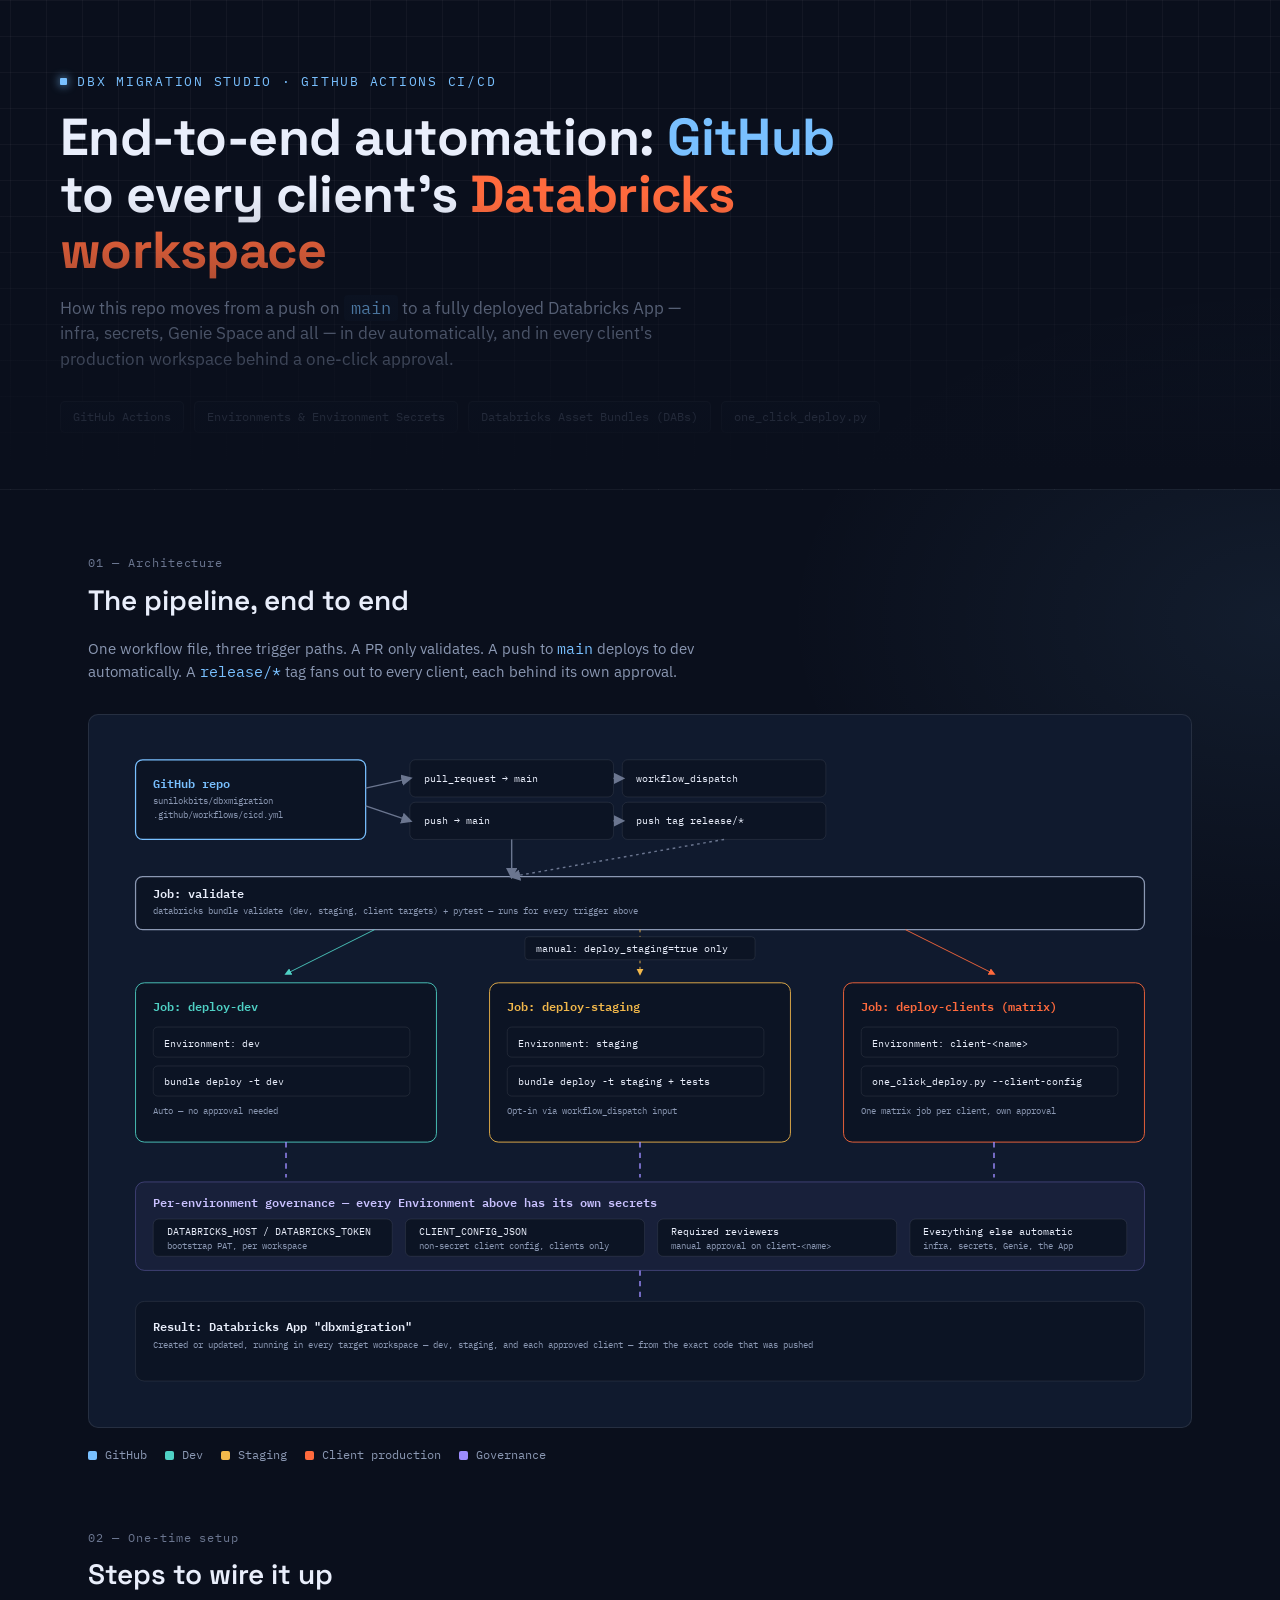
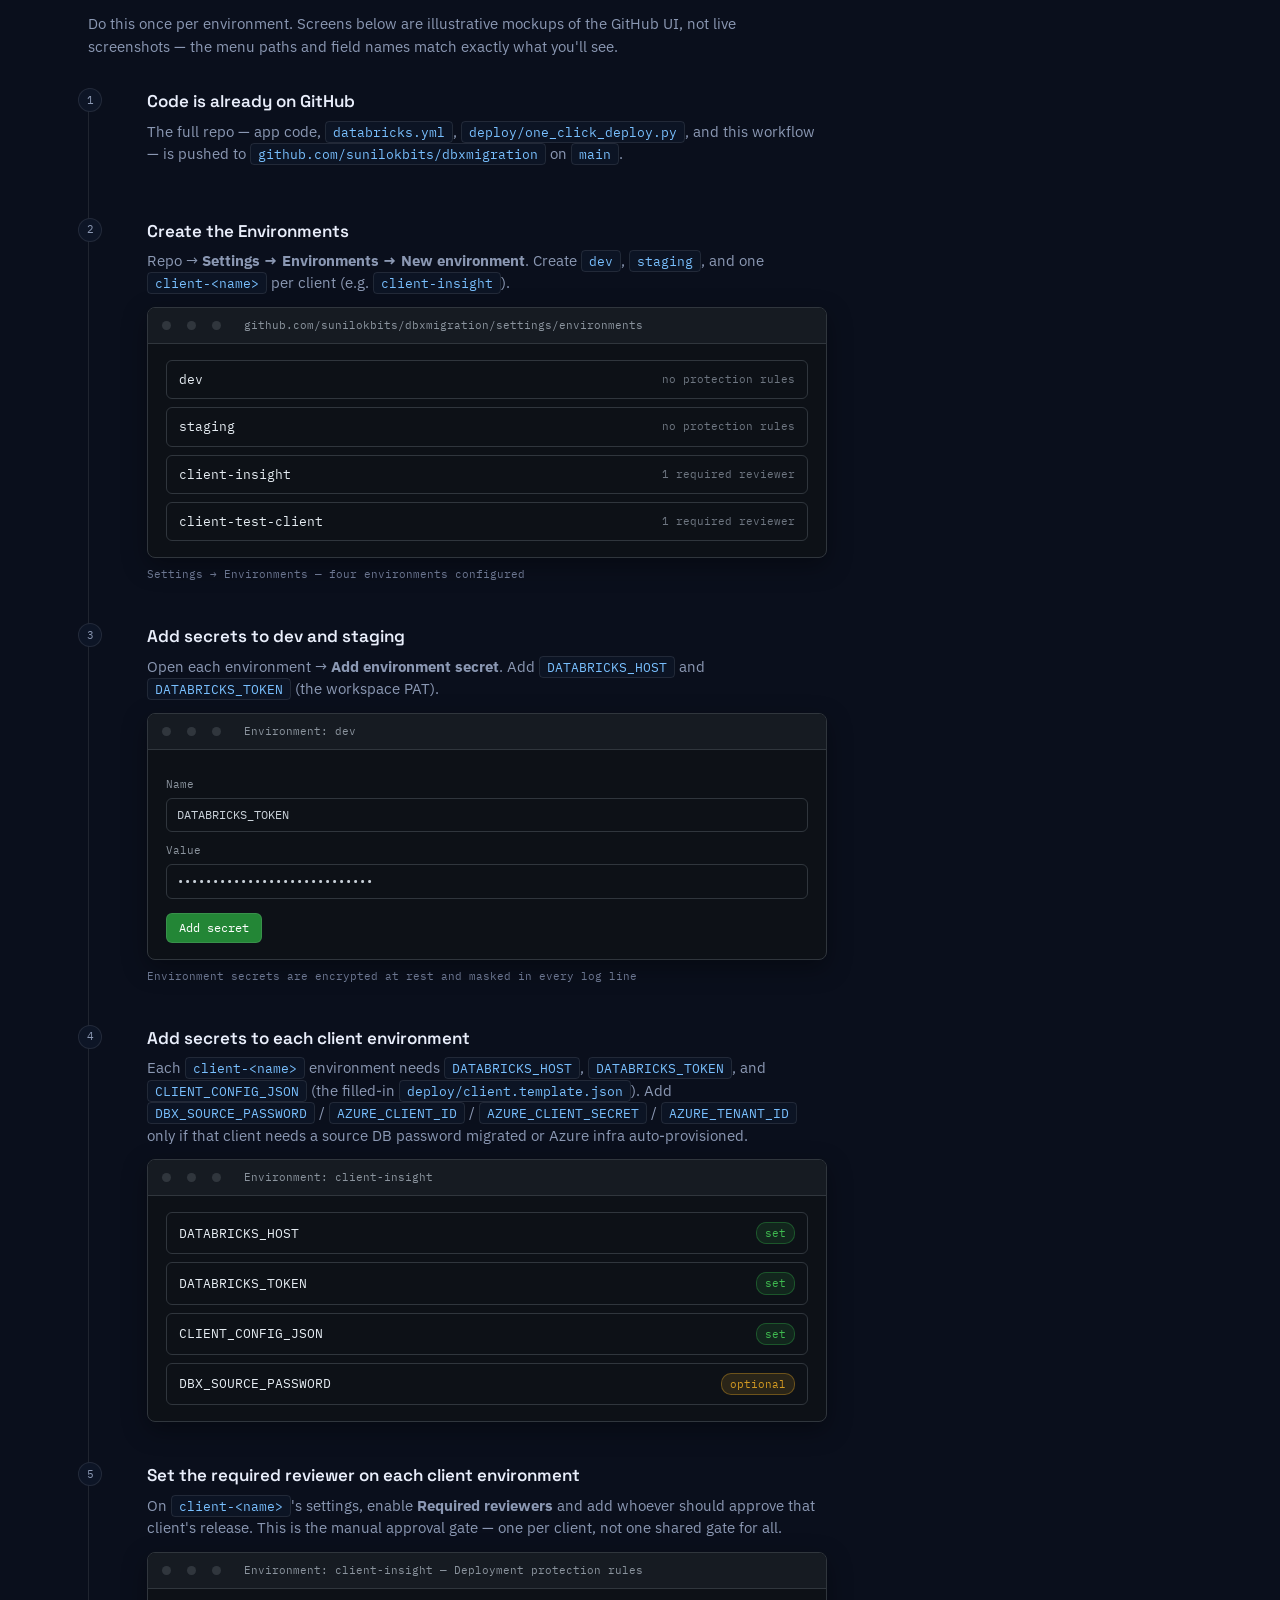
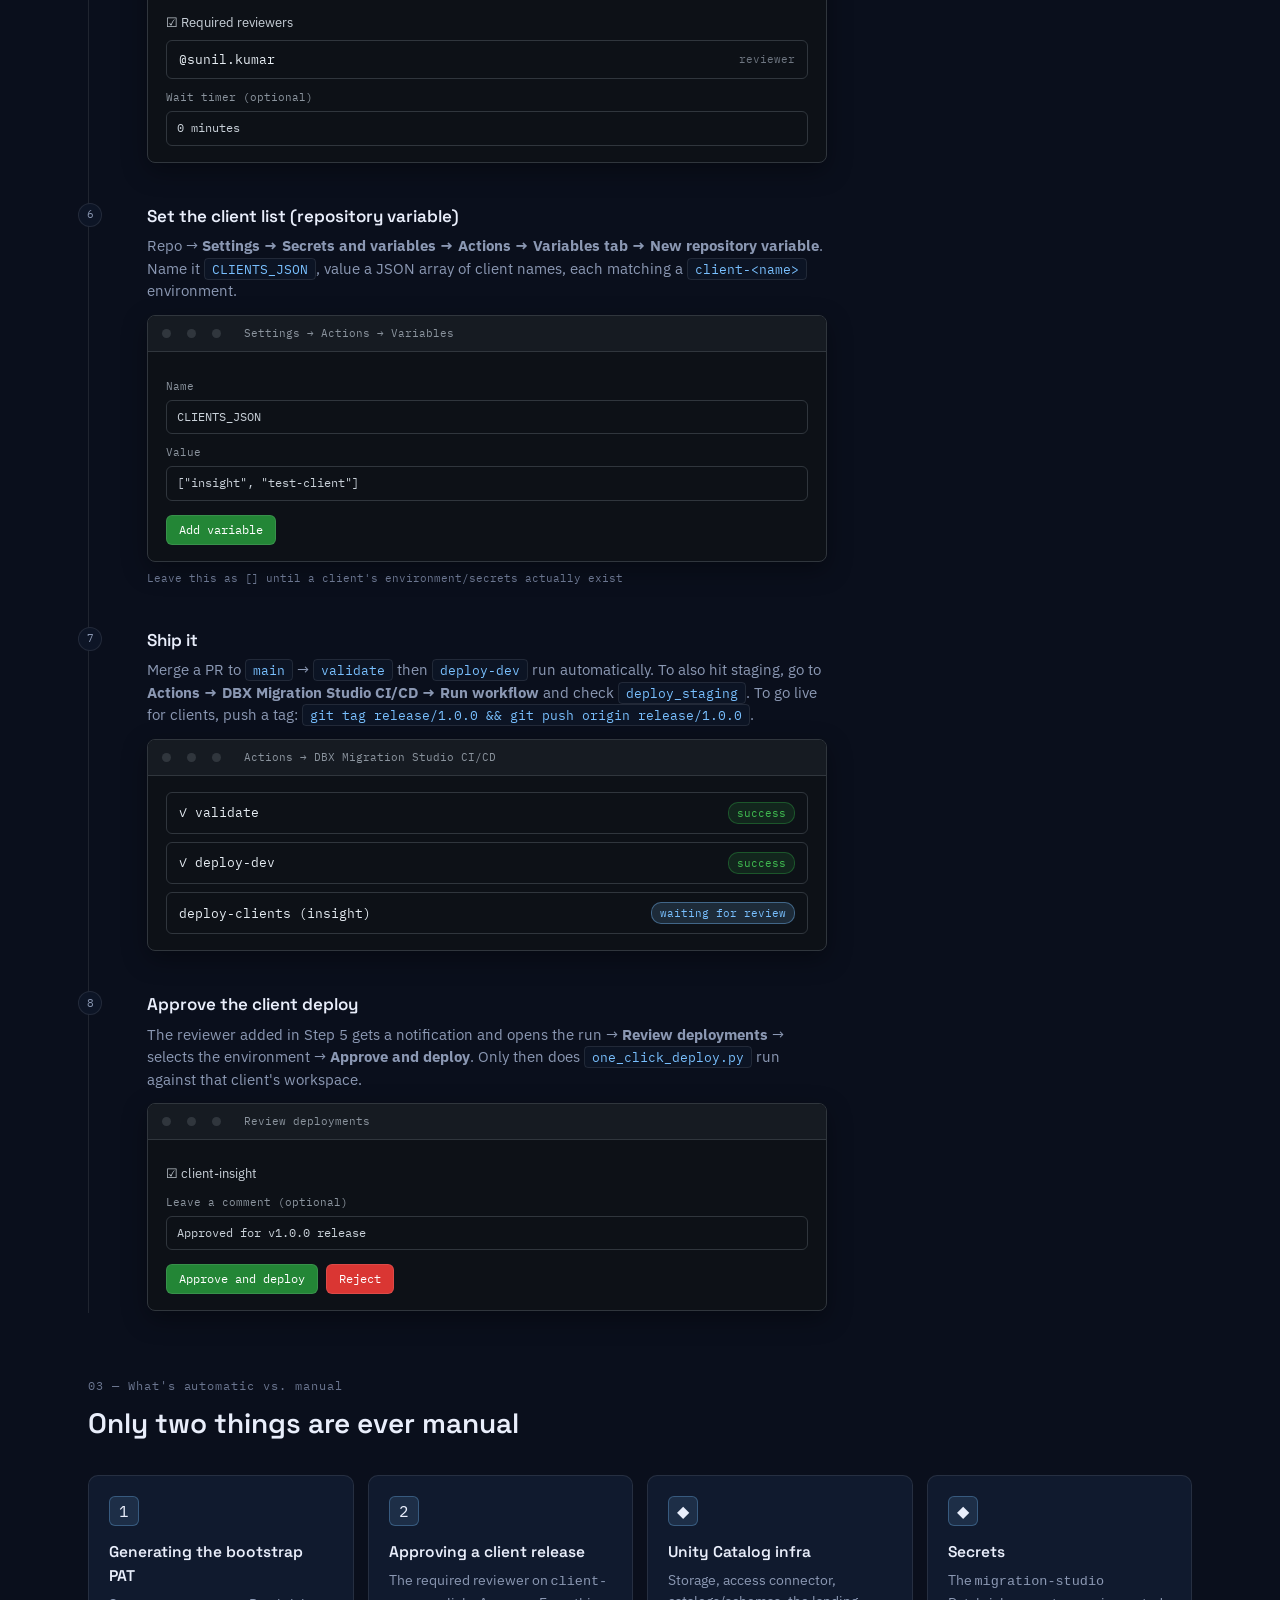
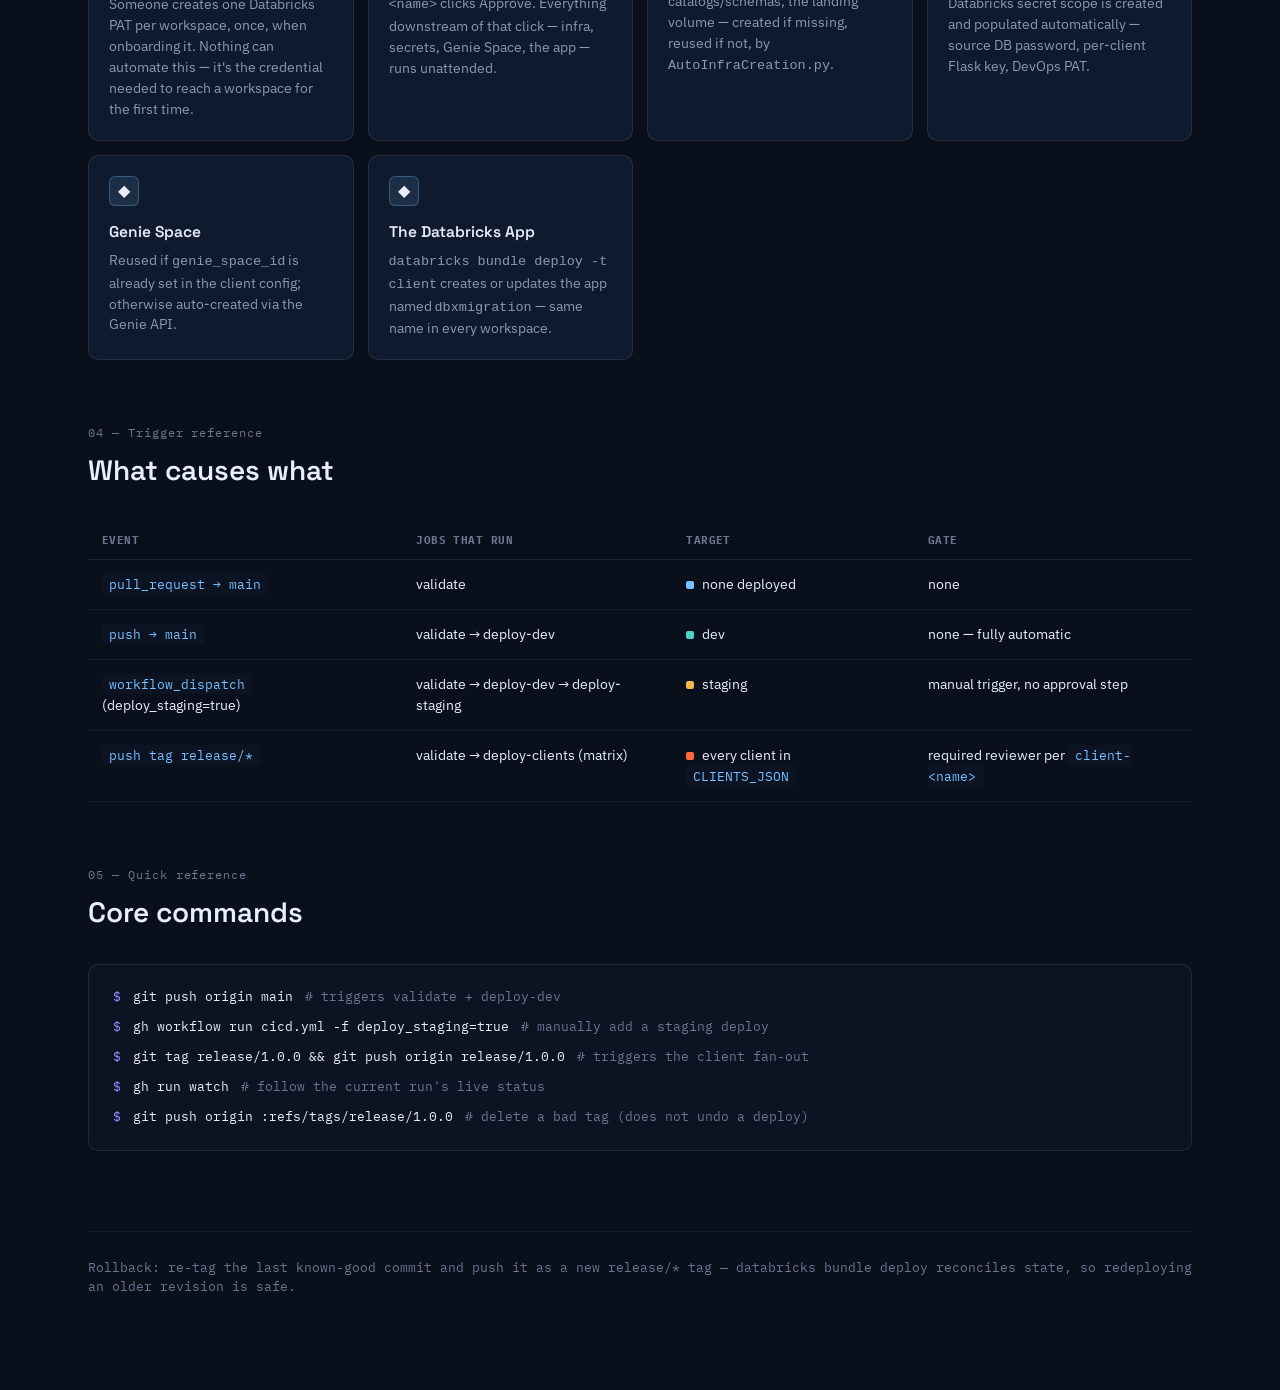
==== commit 08eb5fda: "rename Databricks app to dbxmigration and point docs at new repo" ====
--- a/githubdoc.html
+++ b/githubdoc.html
@@ -399,7 +399,7 @@
           <!-- Row 1: repo + triggers -->
           <rect class="box box-strong" x="30" y="28" width="260" height="90" rx="8" style="stroke:#79c0ff"/>
           <text class="label-title" x="50" y="60" style="fill:#79c0ff">GitHub repo</text>
-          <text class="label-sub" x="50" y="78">sunilokbits/dbxmigrationapp</text>
+          <text class="label-sub" x="50" y="78">sunilokbits/dbxmigration</text>
           <text class="label-sub" x="50" y="94">.github/workflows/cicd.yml</text>
 
           <rect class="box" x="340" y="28" width="230" height="42" rx="6"/>
@@ -482,7 +482,7 @@
 
           <!-- Row 6: outcome -->
           <rect class="box" x="30" y="640" width="1140" height="90" rx="10"/>
-          <text class="label-title" x="50" y="673">Result: Databricks App "dbxmigrationapp"</text>
+          <text class="label-title" x="50" y="673">Result: Databricks App "dbxmigration"</text>
           <text class="label-sub" x="50" y="693">Created or updated, running in every target workspace — dev, staging, and each approved client — from the exact code that was pushed</text>
         </svg>
       </div>
@@ -507,14 +507,14 @@
       <div class="steps">
         <div class="step" data-n="1">
           <h3>Code is already on GitHub</h3>
-          <p>The full repo — app code, <code class="inline">databricks.yml</code>, <code class="inline">deploy/one_click_deploy.py</code>, and this workflow — is pushed to <code class="inline">github.com/sunilokbits/dbxmigrationapp</code> on <code class="inline">main</code>.</p>
+          <p>The full repo — app code, <code class="inline">databricks.yml</code>, <code class="inline">deploy/one_click_deploy.py</code>, and this workflow — is pushed to <code class="inline">github.com/sunilokbits/dbxmigration</code> on <code class="inline">main</code>.</p>
         </div>
 
         <div class="step" data-n="2">
           <h3>Create the Environments</h3>
           <p>Repo → <strong>Settings → Environments → New environment</strong>. Create <code class="inline">dev</code>, <code class="inline">staging</code>, and one <code class="inline">client-&lt;name&gt;</code> per client (e.g. <code class="inline">client-insight</code>).</p>
           <div class="mockup">
-            <div class="mockup-bar"><span class="dot"></span><span class="dot"></span><span class="dot"></span>&nbsp;github.com/sunilokbits/dbxmigrationapp/settings/environments</div>
+            <div class="mockup-bar"><span class="dot"></span><span class="dot"></span><span class="dot"></span>&nbsp;github.com/sunilokbits/dbxmigration/settings/environments</div>
             <div class="mockup-body">
               <div class="mockup-row"><span class="name">dev</span><span class="meta">no protection rules</span></div>
               <div class="mockup-row"><span class="name">staging</span><span class="meta">no protection rules</span></div>
@@ -652,7 +652,7 @@
         <div class="gcard">
           <div class="gi">◆</div>
           <h4>The Databricks App</h4>
-          <p><code class="inline" style="color:inherit">databricks bundle deploy -t client</code> creates or updates the app named <code class="inline" style="color:inherit">dbxmigrationapp</code> — same name in every workspace.</p>
+          <p><code class="inline" style="color:inherit">databricks bundle deploy -t client</code> creates or updates the app named <code class="inline" style="color:inherit">dbxmigration</code> — same name in every workspace.</p>
         </div>
       </div>
     </section>
